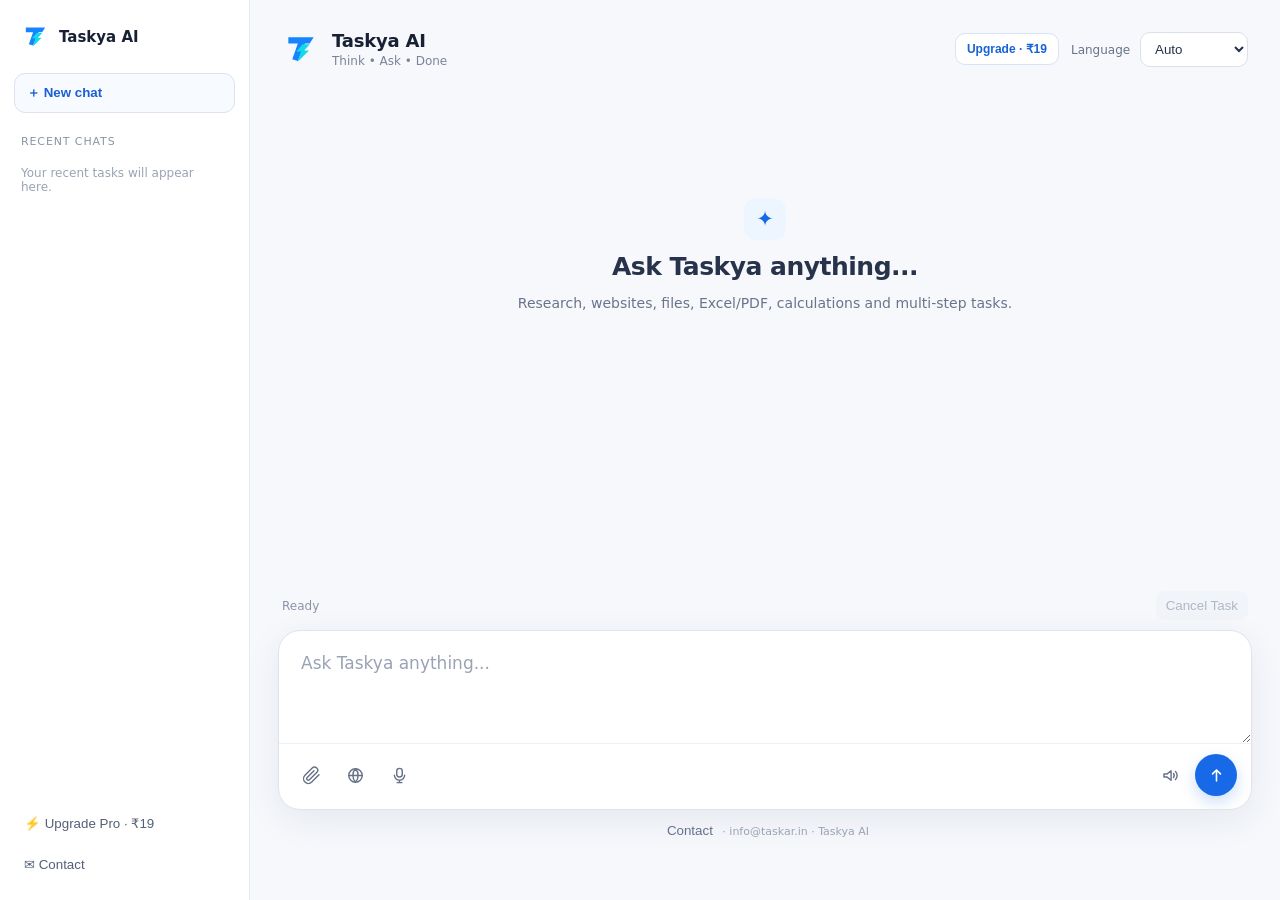
==== frontend/index.html @ ac804e71 "Add files via upload" ====
<!doctype html>
<html lang="en">
<head>
  <meta charset="utf-8">
  <meta name="viewport" content="width=device-width,initial-scale=1,viewport-fit=cover">
  <meta name="theme-color" content="#1769e8">
  <title>Taskya AI — Think • Ask • Done</title>
  <link rel="stylesheet" href="style.css">
  <script src="https://checkout.razorpay.com/v1/checkout.js"></script>
</head>
<body>
<div class="app-shell">
  <aside class="sidebar" id="sidebar">
    <div class="side-top">
      <div class="side-brand"><div class="brand-mark small" aria-hidden="true"><svg viewBox="0 0 48 48"><path d="M8 9h32l-5 8H29l-9 22-7-2 7-20H8z"/><path class="bolt" d="M26 18h9l-7 8h6L20 40l4-13h-6z"/></svg></div><strong>Taskya AI</strong></div>
      <button class="new-chat" id="newChat" type="button">＋ New chat</button>
    </div>
    <div class="history-title">Recent chats</div>
    <div id="history" class="history"></div>
    <div class="side-bottom">
      <button class="side-link" id="upgradeBtn" type="button"><span>⚡</span> Upgrade Pro · ₹19</button>
      <button class="side-link" id="contactBtn" type="button"><span>✉</span> Contact</button>
    </div>
  </aside>

  <main>
    <header>
      <button class="mobile-menu" id="menuBtn" type="button" aria-label="Open menu">☰</button>
      <div class="brand">
        <div class="brand-mark" aria-hidden="true"><svg viewBox="0 0 48 48"><path d="M8 9h32l-5 8H29l-9 22-7-2 7-20H8z"/><path class="bolt" d="M26 18h9l-7 8h6L20 40l4-13h-6z"/></svg></div>
        <div><h1>Taskya AI</h1><p>Think • Ask • Done</p></div>
      </div>
      <div class="header-actions">
        <button class="header-btn" id="upgradeTop" type="button">Upgrade · ₹19</button>
        <label>Language <select id="lang"><option value="auto">Auto</option><option value="hi">हिन्दी</option><option value="hinglish">Hinglish</option><option value="en">English</option><option value="bn">বাংলা</option><option value="mr">मराठी</option><option value="ta">தமிழ்</option><option value="te">తెలుగు</option></select></label>
      </div>
    </header>

    <section id="chat"><div id="welcome"><div class="welcome-icon">✦</div><h2>Ask Taskya anything...</h2><p>Research, websites, files, Excel/PDF, calculations and multi-step tasks.</p></div></section>

    <div class="progress"><span id="events">Ready</span><button id="cancel" disabled>Cancel Task</button></div>

    <form id="f">
      <textarea id="i" autocomplete="off" placeholder="Ask Taskya anything..."></textarea>
      <div class="composer-bar">
        <div class="composer-tools">
          <button type="button" class="icon-btn" id="fileBtn" title="Attach file" aria-label="Attach file">
            <svg viewBox="0 0 24 24" aria-hidden="true"><path d="M21.44 11.05l-9.19 9.19a6 6 0 0 1-8.49-8.49l9.19-9.19a4 4 0 0 1 5.66 5.66l-9.19 9.19a2 2 0 1 1-2.83-2.83l8.48-8.49"/></svg>
          </button>
          <button type="button" class="icon-btn" id="webBtn" title="Use web search" aria-label="Use web search">
            <svg viewBox="0 0 24 24"><circle cx="12" cy="12" r="8.5"/><path d="M3.8 12h16.4M12 3.5c2.2 2.3 3.3 5.1 3.3 8.5S14.2 18.2 12 20.5c-2.2-2.3-3.3-5.1-3.3-8.5S9.8 5.8 12 3.5z"/></svg>
          </button>
          <button type="button" class="icon-btn" id="mic" title="Voice input" aria-label="Voice input">
            <svg viewBox="0 0 24 24"><rect x="8.5" y="3" width="7" height="11" rx="3.5"/><path d="M5.5 11.5a6.5 6.5 0 0 0 13 0M12 18v3M9 21h6"/></svg>
          </button>
          <input id="file" type="file" accept=".pdf,.doc,.docx,.txt,.csv,.xlsx,.xls,.json,.html,.htm,.jpg,.jpeg,.png,.webp" hidden>
          <span id="voiceStatus" aria-live="polite"></span>
        </div>
        <div class="composer-right">
          <button type="button" class="icon-btn" id="speak" title="Read answer aloud" aria-label="Read answer aloud"><svg viewBox="0 0 24 24"><path d="M5 10v4h4l5 4V6l-5 4z"/><path d="M17 9.5a4 4 0 0 1 0 5M19.5 7a7 7 0 0 1 0 10"/></svg></button>
          <button class="send-btn" title="Run Task" aria-label="Run Task"><svg viewBox="0 0 24 24"><path d="M12 19V5M7 10l5-5 5 5"/></svg></button>
        </div>
      </div>
    </form>
    <div class="footer-note"><button type="button" id="contactFooter">Contact</button> · <span id="contactEmail"></span> · Taskya AI</div>
  </main>
</div>

<div class="overlay" id="overlay"></div>
<section class="modal" id="contactModal" aria-hidden="true">
  <button class="modal-close" data-close type="button">×</button>
  <h3>Contact Taskya AI</h3>
  <p>For support, feedback or business enquiries:</p>
  <a id="contactMail" href="#"></a>
  <p class="modal-small">Your mail app will open with the address above.</p>
</section>

<section class="modal payment-modal" id="paymentModal" aria-hidden="true">
  <button class="modal-close" data-close type="button">×</button>
  <div class="payment-icon">⚡</div>
  <h3>Taskya AI Pro</h3>
  <div class="price">₹19 <span>/ plan</span></div>
  <ul><li>More agent usage</li><li>Web + file workflows</li><li>Priority access as plans evolve</li></ul>
  <button class="pay-btn" id="payBtn" type="button">Pay securely with Razorpay</button>
  <p class="modal-small" id="paymentStatus">Secure checkout. Payment credentials stay on the server.</p>
</section>

<script src="config.js"></script>
<script src="app.js"></script>
</body>
</html>
---- frontend/style.css ----
*{box-sizing:border-box}body{margin:0;background:#f6f8fc;color:#182033;font-family:Inter,ui-sans-serif,system-ui,-apple-system,BlinkMacSystemFont,"Segoe UI",sans-serif}.app-shell{min-height:100vh;display:flex}.sidebar{width:250px;background:#fff;border-right:1px solid #e6eaf1;padding:18px 14px;display:flex;flex-direction:column;position:sticky;top:0;height:100vh}.side-top{display:flex;flex-direction:column;gap:18px}.side-brand{display:flex;align-items:center;gap:9px;padding:4px 7px}.side-brand strong{font-size:15px}.brand-mark.small{width:29px;height:29px}.new-chat{border:1px solid #dce3ee;background:#f7faff;color:#1b5fd1;border-radius:11px;padding:10px 12px;text-align:left;font-weight:650;cursor:pointer}.history-title{font-size:11px;color:#8b94a7;text-transform:uppercase;letter-spacing:.08em;margin:22px 7px 8px}.history{overflow:auto;display:flex;flex-direction:column;gap:4px}.history-empty{font-size:12px;color:#9aa3b4;padding:10px 7px}.history-item{border:0;background:transparent;text-align:left;width:100%;padding:9px 10px;border-radius:10px;color:#44506a;cursor:pointer;white-space:nowrap;overflow:hidden;text-overflow:ellipsis;font-size:12px}.history-item:hover,.history-item.active{background:#f0f5ff;color:#175ecf}.side-bottom{margin-top:auto;display:grid;gap:6px}.side-link{border:0;background:transparent;text-align:left;padding:10px;border-radius:10px;color:#536078;cursor:pointer}.side-link:hover{background:#f3f6fa;color:#175ecf}main{flex:1;max-width:1050px;margin:0 auto;padding:18px 28px 18px;min-width:0}header{display:flex;justify-content:space-between;gap:20px;align-items:center;padding:12px 4px 18px}.brand{display:flex;align-items:center;gap:12px}.brand-mark{width:38px;height:38px}.brand-mark svg{width:100%;height:100%}.brand-mark path:first-child{fill:#1683ff}.brand-mark .bolt{fill:#12d9e8}h1{font-size:18px;margin:0;font-weight:750;letter-spacing:-.2px}header p{margin:3px 0 0;color:#7b8498;font-size:12px}.header-actions{display:flex;align-items:center;gap:12px}.header-btn{border:1px solid #d8e3f5;background:#fff;color:#1763d5;border-radius:10px;padding:8px 11px;font-size:12px;font-weight:700;cursor:pointer}label{font-size:12px;color:#697389}select{margin-left:6px;border:1px solid #dbe1ec;border-radius:10px;background:#fff;color:#25304a;padding:8px 28px 8px 10px}.mobile-menu{display:none;border:0;background:transparent;font-size:20px;color:#526079}.progress{display:flex;justify-content:space-between;align-items:center;margin:10px 4px;color:#8b94a7;font-size:12px}.progress button{border:0;background:#eef1f6;color:#7b8496;border-radius:9px;padding:7px 10px}.progress button:disabled{opacity:.55}#chat{min-height:55vh;max-height:62vh;overflow:auto;padding:22px 6px}.m{max-width:82%;padding:13px 16px;border-radius:16px;margin:12px 0;white-space:pre-wrap;line-height:1.5;font-size:14px}.u{margin-left:auto;background:#e8f2ff;border:1px solid #d8e8ff}.a{background:#fff;border:1px solid #e5e9f1;box-shadow:0 4px 18px rgba(30,55,90,.04)}#welcome{text-align:center;padding:90px 10px 45px;color:#69748a}.welcome-icon{width:42px;height:42px;margin:0 auto 12px;border-radius:13px;background:#edf5ff;color:#1769e8;display:grid;place-items:center;font-size:21px}#welcome h2{font-size:25px;color:#27334b;margin:0 0 10px;letter-spacing:-.5px}#welcome p{font-size:14px}.progress+form{background:#fff;border:1px solid #dfe4ec;border-radius:22px;box-shadow:0 10px 35px rgba(35,50,80,.08);overflow:hidden}textarea{display:block;width:100%;min-height:112px;resize:vertical;border:0;outline:0;background:transparent;color:#202a3d;padding:22px;font-size:17px;font-family:inherit}textarea::placeholder{color:#9aa3b4}.composer-bar{display:flex;justify-content:space-between;align-items:center;padding:10px 14px 13px;border-top:1px solid #edf0f5}.composer-tools,.composer-right{display:flex;align-items:center;gap:7px}.icon-btn,.send-btn{border:0;background:transparent;color:#677287;display:inline-flex;align-items:center;justify-content:center;gap:7px;border-radius:10px;padding:9px;cursor:pointer}.icon-btn:hover{background:#f2f5f9;color:#1e5ed7}.icon-btn.active{background:#edf5ff;color:#1565d8}.icon-btn.listening{background:#fff0f0;color:#e12b2b}.icon-btn:disabled{opacity:.45;cursor:not-allowed}.icon-btn svg{width:19px;height:19px;fill:none;stroke:currentColor;stroke-width:1.8;stroke-linecap:round;stroke-linejoin:round}.send-btn{width:42px;height:42px;background:#1769e8;color:#fff;border-radius:50%;box-shadow:0 6px 15px rgba(23,105,232,.22)}.send-btn:hover{background:#0d5fdc}.send-btn svg{width:19px;height:19px;fill:none;stroke:currentColor;stroke-width:2;stroke-linecap:round;stroke-linejoin:round}#voiceStatus{font-size:11px;color:#8992a5;margin-left:4px;max-width:180px;overflow:hidden;text-overflow:ellipsis;white-space:nowrap}.footer-note{text-align:center;color:#9aa3b4;font-size:11px;padding:12px}.footer-note button{border:0;background:transparent;color:#64718a;cursor:pointer}.overlay{display:none;position:fixed;inset:0;background:rgba(20,28,45,.35);z-index:20}.overlay.open{display:block}.modal{display:none;position:fixed;z-index:21;left:50%;top:50%;transform:translate(-50%,-50%);width:min(420px,calc(100vw - 28px));background:#fff;border:1px solid #e3e8f0;border-radius:20px;padding:26px;box-shadow:0 25px 70px rgba(30,45,70,.22)}.modal.open{display:block}.modal-close{position:absolute;right:13px;top:10px;border:0;background:transparent;font-size:26px;color:#7d8799;cursor:pointer}.modal h3{margin:0 0 8px;font-size:20px}.modal p{color:#68748a;font-size:13px;line-height:1.5}.modal a{display:inline-block;color:#1769e8;font-weight:700;margin:8px 0 10px;text-decoration:none}.modal-small{font-size:11px!important;color:#9099a8!important}.payment-icon{width:42px;height:42px;border-radius:12px;background:#edf5ff;color:#1769e8;display:grid;place-items:center;margin-bottom:12px}.price{font-size:32px;font-weight:800;color:#17243b}.price span{font-size:13px;font-weight:500;color:#8791a4}.payment-modal ul{padding-left:19px;color:#58657b;font-size:13px;line-height:1.8}.pay-btn{width:100%;border:0;border-radius:11px;padding:12px;background:#1769e8;color:#fff;font-weight:750;cursor:pointer}.pay-btn:disabled{opacity:.55;cursor:not-allowed}@media(max-width:850px){.sidebar{position:fixed;left:-270px;z-index:30;transition:left .2s}.sidebar.open{left:0}.mobile-menu{display:block}main{padding:12px 12px 18px}.header-actions label{font-size:0}.header-actions select{font-size:12px;margin-left:0}.header-btn{display:none}}@media(max-width:650px){header{gap:8px}.brand{gap:8px}.brand-mark{width:34px;height:34px}#chat{min-height:52vh;max-height:58vh;padding:15px 2px}.composer-bar{padding:8px}.m{max-width:92%}textarea{min-height:95px;padding:17px;font-size:16px}.footer-note{padding-bottom:4px}}

/* Responsive desktop-site fix: some mobile browsers report a desktop CSS viewport while the physical screen is still narrow. */
html,body{max-width:100%;overflow-x:hidden}
@media (pointer:coarse) and (max-width:1100px){
  .sidebar{position:fixed;left:-270px;z-index:30;height:100dvh;transition:left .2s}
  .sidebar.open{left:0}
  .mobile-menu{display:block}
  main{width:100%;max-width:none;min-width:0;margin:0;padding:12px 12px 18px}
  header{gap:8px;min-width:0}
  .brand{min-width:0}
  .brand>div:last-child{min-width:0}
  .brand h1,.brand p{white-space:nowrap;overflow:hidden;text-overflow:ellipsis}
  .header-actions{min-width:0}
  .header-actions label{font-size:0}
  .header-actions select{font-size:12px;margin-left:0;max-width:110px}
  .header-btn{display:none}
  #chat{min-height:52vh;max-height:58vh;width:100%;min-width:0}
  .m{max-width:92%;overflow-wrap:anywhere;word-break:break-word}
  #welcome{padding:70px 8px 35px}
  #welcome h2{font-size:clamp(23px,5.5vw,30px);line-height:1.12}
  #welcome p{max-width:100%;line-height:1.45}
  .progress{min-width:0}
  .progress span{min-width:0;overflow:hidden;text-overflow:ellipsis;white-space:nowrap}
  .progress+form{width:100%;max-width:100%}
  textarea{max-width:100%;min-width:0}
  .composer-bar{min-width:0}
  .composer-tools,.composer-right{min-width:0}
  .footer-note{overflow-wrap:anywhere}
}
.mobile-device .sidebar{position:fixed;left:-270px;z-index:30;height:100dvh}
.mobile-device .sidebar.open{left:0}
.mobile-device .mobile-menu{display:block}
.mobile-device main{width:100%;max-width:none;min-width:0;margin:0;padding:12px 12px 18px}
.mobile-device header{gap:8px;min-width:0}
.mobile-device .brand{min-width:0}
.mobile-device .brand>div:last-child{min-width:0}
.mobile-device .brand h1,.mobile-device .brand p{white-space:nowrap;overflow:hidden;text-overflow:ellipsis}
.mobile-device .header-actions label{font-size:0}
.mobile-device .header-actions select{font-size:12px;margin-left:0;max-width:110px}
.mobile-device .header-btn{display:none}
.mobile-device #chat{min-height:52vh;max-height:58vh;width:100%;min-width:0}
.mobile-device .m{max-width:92%;overflow-wrap:anywhere;word-break:break-word}
.mobile-device #welcome{padding:70px 8px 35px}
.mobile-device #welcome h2{font-size:clamp(23px,5.5vw,30px);line-height:1.12}
.mobile-device #welcome p{max-width:100%;line-height:1.45}
.mobile-device .progress+form{width:100%;max-width:100%}
.mobile-device textarea{max-width:100%;min-width:0}
.mobile-device .composer-bar{min-width:0}
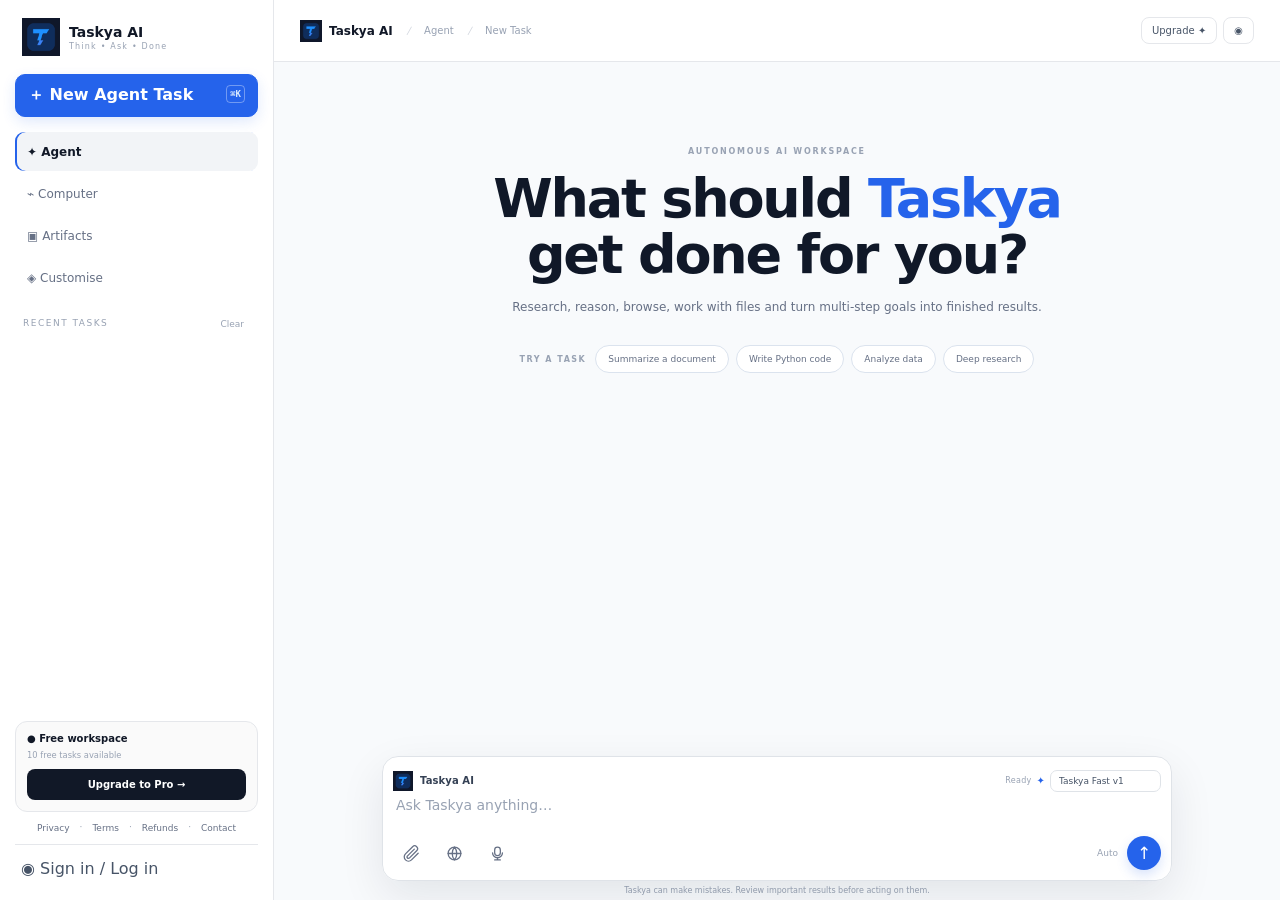
==== commit c2e1f1b0: "Add files via upload" ====
--- a/frontend/index.html
+++ b/frontend/index.html
@@ -1,91 +1,46 @@
 <!doctype html>
 <html lang="en">
 <head>
-  <meta charset="utf-8">
-  <meta name="viewport" content="width=device-width,initial-scale=1,viewport-fit=cover">
-  <meta name="theme-color" content="#1769e8">
-  <title>Taskya AI — Think • Ask • Done</title>
-  <link rel="stylesheet" href="style.css">
-  <script src="https://checkout.razorpay.com/v1/checkout.js"></script>
+<meta charset="UTF-8"><meta name="viewport" content="width=device-width,initial-scale=1,viewport-fit=cover">
+<meta name="description" content="Taskya AI — Think • Ask • Done"><meta name="theme-color" content="#ffffff">
+<title>Taskya AI — Think • Ask • Done</title><link rel="icon" href="assets/favicon.svg"><link rel="stylesheet" href="styles.css">
 </head>
 <body>
-<div class="app-shell">
-  <aside class="sidebar" id="sidebar">
-    <div class="side-top">
-      <div class="side-brand"><div class="brand-mark small" aria-hidden="true"><svg viewBox="0 0 48 48"><path d="M8 9h32l-5 8H29l-9 22-7-2 7-20H8z"/><path class="bolt" d="M26 18h9l-7 8h6L20 40l4-13h-6z"/></svg></div><strong>Taskya AI</strong></div>
-      <button class="new-chat" id="newChat" type="button">＋ New chat</button>
-    </div>
-    <div class="history-title">Recent chats</div>
-    <div id="history" class="history"></div>
-    <div class="side-bottom">
-      <button class="side-link" id="upgradeBtn" type="button"><span>⚡</span> Upgrade Pro · ₹19</button>
-      <button class="side-link" id="contactBtn" type="button"><span>✉</span> Contact</button>
-    </div>
-  </aside>
-
-  <main>
-    <header>
-      <button class="mobile-menu" id="menuBtn" type="button" aria-label="Open menu">☰</button>
-      <div class="brand">
-        <div class="brand-mark" aria-hidden="true"><svg viewBox="0 0 48 48"><path d="M8 9h32l-5 8H29l-9 22-7-2 7-20H8z"/><path class="bolt" d="M26 18h9l-7 8h6L20 40l4-13h-6z"/></svg></div>
-        <div><h1>Taskya AI</h1><p>Think • Ask • Done</p></div>
-      </div>
-      <div class="header-actions">
-        <button class="header-btn" id="upgradeTop" type="button">Upgrade · ₹19</button>
-        <label>Language <select id="lang"><option value="auto">Auto</option><option value="hi">हिन्दी</option><option value="hinglish">Hinglish</option><option value="en">English</option><option value="bn">বাংলা</option><option value="mr">मराठी</option><option value="ta">தமிழ்</option><option value="te">తెలుగు</option></select></label>
-      </div>
-    </header>
-
-    <section id="chat"><div id="welcome"><div class="welcome-icon">✦</div><h2>Ask Taskya anything...</h2><p>Research, websites, files, Excel/PDF, calculations and multi-step tasks.</p></div></section>
-
-    <div class="progress"><span id="events">Ready</span><button id="cancel" disabled>Cancel Task</button></div>
-
-    <form id="f">
-      <textarea id="i" autocomplete="off" placeholder="Ask Taskya anything..."></textarea>
-      <div class="composer-bar">
-        <div class="composer-tools">
-          <button type="button" class="icon-btn" id="fileBtn" title="Attach file" aria-label="Attach file">
-            <svg viewBox="0 0 24 24" aria-hidden="true"><path d="M21.44 11.05l-9.19 9.19a6 6 0 0 1-8.49-8.49l9.19-9.19a4 4 0 0 1 5.66 5.66l-9.19 9.19a2 2 0 1 1-2.83-2.83l8.48-8.49"/></svg>
-          </button>
-          <button type="button" class="icon-btn" id="webBtn" title="Use web search" aria-label="Use web search">
-            <svg viewBox="0 0 24 24"><circle cx="12" cy="12" r="8.5"/><path d="M3.8 12h16.4M12 3.5c2.2 2.3 3.3 5.1 3.3 8.5S14.2 18.2 12 20.5c-2.2-2.3-3.3-5.1-3.3-8.5S9.8 5.8 12 3.5z"/></svg>
-          </button>
-          <button type="button" class="icon-btn" id="mic" title="Voice input" aria-label="Voice input">
-            <svg viewBox="0 0 24 24"><rect x="8.5" y="3" width="7" height="11" rx="3.5"/><path d="M5.5 11.5a6.5 6.5 0 0 0 13 0M12 18v3M9 21h6"/></svg>
-          </button>
-          <input id="file" type="file" accept=".pdf,.doc,.docx,.txt,.csv,.xlsx,.xls,.json,.html,.htm,.jpg,.jpeg,.png,.webp" hidden>
-          <span id="voiceStatus" aria-live="polite"></span>
-        </div>
-        <div class="composer-right">
-          <button type="button" class="icon-btn" id="speak" title="Read answer aloud" aria-label="Read answer aloud"><svg viewBox="0 0 24 24"><path d="M5 10v4h4l5 4V6l-5 4z"/><path d="M17 9.5a4 4 0 0 1 0 5M19.5 7a7 7 0 0 1 0 10"/></svg></button>
-          <button class="send-btn" title="Run Task" aria-label="Run Task"><svg viewBox="0 0 24 24"><path d="M12 19V5M7 10l5-5 5 5"/></svg></button>
-        </div>
-      </div>
-    </form>
-    <div class="footer-note"><button type="button" id="contactFooter">Contact</button> · <span id="contactEmail"></span> · Taskya AI</div>
-  </main>
-</div>
-
-<div class="overlay" id="overlay"></div>
-<section class="modal" id="contactModal" aria-hidden="true">
-  <button class="modal-close" data-close type="button">×</button>
-  <h3>Contact Taskya AI</h3>
-  <p>For support, feedback or business enquiries:</p>
-  <a id="contactMail" href="#"></a>
-  <p class="modal-small">Your mail app will open with the address above.</p>
+<div id="taskya-splash" aria-label="Taskya AI loading screen"><img src="assets/taskya-splash.png" alt="Taskya AI — Think • Ask • Done"></div>
+<div id="mobileShade" class="mobile-shade"></div>
+<aside id="side">
+  <div class="brand"><img class="brand-mark" src="assets/taskya-t-mark.png" alt="Taskya AI"><div><b>Taskya AI</b><small>Think • Ask • Done</small></div><button id="sideClose" class="side-close" aria-label="Close menu">×</button></div>
+  <button id="new" class="new">＋ New Agent Task <kbd>⌘K</kbd></button>
+  <nav><button class="active" data-view="agent">✦ Agent</button><button data-view="computer">⌁ Computer</button><button data-view="artifacts">▣ Artifacts</button><button data-view="customise">◈ Customise</button></nav>
+  <div class="histHead">RECENT TASKS <button id="clear">Clear</button></div><div id="history"></div>
+  <div class="bottom"><div class="plan"><b>● Free workspace</b><small id="usage">3 free tasks available</small><button id="upgrade">Upgrade to Pro →</button></div>
+    <div class="legal"><button data-policy="privacy">Privacy</button>·<button data-policy="terms">Terms</button>·<button data-policy="refund">Refunds</button>·<button data-policy="contact">Contact</button></div>
+    <button id="login" class="login">◉ Sign in / Log in</button>
+  </div>
+</aside>
+<main>
+<header><button id="menu" class="mobile" aria-label="Open menu">☰</button><span class="header-brand"><img src="assets/taskya-t-mark.png" alt="Taskya AI"><strong>Taskya AI</strong><i>/</i><em>Agent</em><i>/</i><em id="crumb">New Task</em></span><div><button id="topUpgrade">Upgrade ✦</button><button id="topLogin">◉</button></div></header>
+<section id="agent" class="view">
+  <div id="welcome" class="welcome"><small>AUTONOMOUS AI WORKSPACE</small><h1>What should <span>Taskya</span><br>get done for you?</h1><p>Research, reason, browse, work with files and turn multi-step goals into finished results.</p>
+    <div class="starter-chips" aria-label="Starter prompts"><span class="chips-label">TRY A TASK</span><button class="prompt-chip" data-p="Summarize this document and give me the key points.">Summarize a document</button><button class="prompt-chip" data-p="Write Python code for my task and explain how it works.">Write Python code</button><button class="prompt-chip" data-p="Analyze my data and highlight the most important insights.">Analyze data</button><button class="prompt-chip" data-p="Research the latest information about my topic and give me a concise sourced report.">Deep research</button></div>
+  </div>
+  <div id="chat" class="chat"></div>
+  <div class="composer">
+    <div class="composer-top"><div class="composer-brand"><img src="assets/taskya-t-mark.png" alt="Taskya AI"><span>Taskya AI</span></div><div class="composer-controls"><span id="agentState" class="agent-state">Ready</span><span class="model-spark">✦</span><select id="modelSelect" class="model-selector" aria-label="Choose Taskya model"><option value="taskya-fast-v1">Taskya Fast v1</option><option value="taskya-pro-agent">Taskya Pro Agent</option></select></div></div>
+    <div id="file" class="file hidden"></div>
+    <textarea id="prompt" placeholder="Ask Taskya anything…" aria-label="Ask Taskya"></textarea>
+    <div class="row"><div>
+      <label class="tool" title="Attach file" aria-label="Attach file"><span class="tool-svg" data-icon="paperclip"></span><input id="upload" type="file" hidden></label>
+      <button id="web" class="tool" title="Web search" aria-label="Web search"><span class="tool-svg" data-icon="globe"></span></button>
+      <button id="voice" class="tool" title="Voice input" aria-label="Voice input"><span class="tool-svg" data-icon="mic"></span></button>
+    </div><div><span id="mode">Auto</span><button id="send" aria-label="Send">↑</button></div></div>
+  </div><div class="note">Taskya can make mistakes. Review important results before acting on them.</div>
 </section>
-
-<section class="modal payment-modal" id="paymentModal" aria-hidden="true">
-  <button class="modal-close" data-close type="button">×</button>
-  <div class="payment-icon">⚡</div>
-  <h3>Taskya AI Pro</h3>
-  <div class="price">₹19 <span>/ plan</span></div>
-  <ul><li>More agent usage</li><li>Web + file workflows</li><li>Priority access as plans evolve</li></ul>
-  <button class="pay-btn" id="payBtn" type="button">Pay securely with Razorpay</button>
-  <p class="modal-small" id="paymentStatus">Secure checkout. Payment credentials stay on the server.</p>
-</section>
-
-<script src="config.js"></script>
-<script src="app.js"></script>
-</body>
-</html>
+<section id="computer" class="view hidden"><div class="title"><small>COMPUTER WORKER</small><h2>Control a task, not a tab.</h2><p>Browser and computer-use capabilities are prepared for backend worker integration.</p></div><div class="cards"><article><strong>⌁</strong><h3>Browser Worker</h3><p>Playwright navigation, DOM inspection, click/fill and screenshots.</p><label>Backend-ready</label></article><article><strong>◫</strong><h3>Computer Use</h3><p>Screen actions with approval gates for consequential operations.</p><label>Safety gate</label></article></div></section>
+<section id="artifacts" class="view hidden"><div class="title"><small>ARTIFACTS</small><h2>Your work, organized.</h2><p>Generated reports, files and structured outputs will appear here.</p></div><div class="empty">▣<h3>No artifacts yet</h3><p>Ask Taskya to create a report, file or structured result.</p></div></section>
+<section id="customise" class="view hidden"><div class="title"><small>CUSTOMISE</small><h2>Make Taskya work your way.</h2></div><div class="settings"><div><b>Response style</b><select id="styleSelect"><option>Balanced</option><option>Concise</option><option>Detailed</option><option>Executive</option></select></div><div><b>Web research</b><input id="web2" type="checkbox"></div><div><b>Confirm risky actions</b><input type="checkbox" checked disabled></div></div></section>
+<footer><button data-policy="privacy">Privacy</button><button data-policy="terms">Terms</button><button data-policy="refund">Refunds</button><button data-policy="contact">Contact</button></footer>
+</main>
+<div id="modal" class="modal hidden"><div class="shade"></div><div class="box"><button class="x">×</button><div id="modalBody"></div></div></div>
+<script src="config.js"></script><script src="app.js"></script>
+</body></html>
--- a/frontend/styles.css
+++ b/frontend/styles.css
@@ -0,0 +1,8 @@
+#taskya-splash{position:fixed;inset:0;z-index:9999;display:grid;place-items:center;background:#000;animation:taskyaSplash 2.4s cubic-bezier(.4,0,.2,1) forwards;pointer-events:none}#taskya-splash img{width:min(100vw,100vh);height:min(100vw,100vh);max-width:100%;max-height:100%;object-fit:contain;display:block}@keyframes taskyaSplash{0%{opacity:0}14%{opacity:1}76%{opacity:1}100%{opacity:0;visibility:hidden}}
+:root{--bg:#f8fafc;--panel:#fff;--panel-soft:#f9fafb;--line:#e5e7eb;--line-strong:#d7dce3;--text:#111827;--muted:#667085;--subtle:#98a2b3;--p:#2563eb;--p-dark:#1d4ed8;--p-soft:#eff6ff;--p-border:#bfdbfe;--green:#16a34a;--shadow:0 8px 30px rgba(15,23,42,.055);--shadow-lg:0 16px 45px rgba(15,23,42,.09)}
+*{box-sizing:border-box}html{background:var(--bg)}body{margin:0;background:var(--bg);color:var(--text);font-family:Inter,ui-sans-serif,system-ui,-apple-system,BlinkMacSystemFont,"Segoe UI",sans-serif;overflow:hidden}button,input,textarea,select{font:inherit;color:inherit}button{border:0;background:none;cursor:pointer}.hidden{display:none!important}.brand-mark{width:38px;height:38px;object-fit:contain;display:block}.header-brand{display:flex;align-items:center;gap:7px}.header-brand img{width:22px;height:22px;object-fit:contain}.header-brand strong{font-size:12px;color:var(--text);font-weight:750}.composer-brand{display:flex;align-items:center;gap:7px;color:#344054;font-size:10px;font-weight:750;letter-spacing:.1px}.composer-brand img{width:20px;height:20px;object-fit:contain}
+#side{position:fixed;inset:0 auto 0 0;width:274px;padding:18px 15px;border-right:1px solid var(--line);background:rgba(255,255,255,.97);z-index:20;display:flex;flex-direction:column}.brand{display:flex;gap:9px;align-items:center;padding:0 7px 18px}.brand b{display:block;color:var(--text);font-size:14px}.brand small{display:block;color:#98a2b3;font-size:8px;letter-spacing:1.2px;margin-top:2px}.side-close{display:none;margin-left:auto;font-size:22px;color:#667085}.new{height:43px;border:1px solid var(--p);border-radius:10px;background:var(--p);color:#fff;text-align:left;padding:0 12px;font-weight:700;margin-bottom:15px;box-shadow:0 5px 14px rgba(37,99,235,.14)}.new:hover{background:var(--p-dark)}.new kbd{float:right;color:#dbeafe;font-size:9px;border:1px solid rgba(255,255,255,.35);padding:3px;border-radius:4px}nav{display:grid;gap:3px}nav button{height:39px;text-align:left;padding:0 12px;border-radius:9px;color:#667085;font-size:12px}nav button.active,nav button:hover{background:#f2f4f7;color:#111827;box-shadow:none}nav button.active{font-weight:650;box-shadow:inset 2px 0 var(--p)}.histHead{font-size:9px;letter-spacing:1.5px;color:#98a2b3;margin:21px 8px 7px}.histHead button{float:right;color:#98a2b3;font-size:9px}.history-item{display:block;width:100%;text-align:left;color:#667085;font-size:11px;padding:8px 10px;white-space:nowrap;overflow:hidden;text-overflow:ellipsis;border-radius:8px}.history-item:hover{background:#f8fafc;color:#344054}.bottom{margin-top:auto}.plan{border:1px solid var(--line);border-radius:12px;padding:11px;background:#fafafa;font-size:10px}.plan small{display:block;color:#98a2b3;margin:6px 0 9px}.plan button{width:100%;height:31px;background:#111827;color:#fff;border-radius:8px;font-size:10px;font-weight:800}.legal{display:flex;justify-content:center;gap:4px;margin:10px 0;color:#98a2b3;font-size:9px}.legal button,footer button{color:#667085;font-size:9px}.login{width:100%;height:38px;border-top:1px solid var(--line);color:#475467;text-align:left;padding-top:10px}.mobile-shade{display:none}
+main{margin-left:274px;height:100vh;min-width:0;background:var(--bg)}header{height:62px;border-bottom:1px solid var(--line);display:flex;align-items:center;justify-content:space-between;padding:0 26px;background:rgba(255,255,255,.94);font-size:10px;color:#667085}header i{color:#d0d5dd;margin:0 7px}header em{font-style:normal;color:#98a2b3}header button{border:1px solid var(--line);border-radius:8px;padding:7px 10px;color:#475467;background:#fff;margin-left:6px}header button:hover{background:#f9fafb}.topUpgrade{color:#175cd3!important;background:#eff6ff!important;border-color:#bfdbfe!important}.view{height:calc(100vh - 62px);overflow:auto}.welcome{text-align:center;max-width:920px;margin:auto;padding:8.5vh 25px 190px}.welcome>small,.title>small{font-size:8px;letter-spacing:1.8px;font-weight:800;color:#98a2b3}.welcome h1{font-size:clamp(36px,4.4vw,54px);line-height:1.05;letter-spacing:-2.2px;margin:13px 0;color:#101828}.welcome h1 span{color:var(--p)}.welcome>p{color:#667085;font-size:12px;line-height:1.7;max-width:570px;margin:auto}.starter-chips{display:flex;flex-wrap:wrap;justify-content:center;align-items:center;gap:7px;margin:25px auto 0;max-width:850px}.chips-label{font-size:8px;font-weight:900;letter-spacing:1.5px;color:#98a2b3;margin-right:2px}.prompt-chip{border:1px solid #dbe3ee;background:#fff;color:#667085;border-radius:999px;padding:8px 12px;font-size:9px;transition:.18s}.prompt-chip:hover{color:#175cd3;border-color:#93c5fd;background:#eff6ff;transform:translateY(-1px)}.chat{max-width:850px;margin:auto;padding:30px 25px 165px}.msg{display:flex;margin:15px 0}.msg.user{justify-content:flex-end}.bubble{max-width:78%;padding:12px 15px;border:1px solid var(--line);border-radius:14px;background:#fff;box-shadow:0 1px 3px rgba(15,23,42,.025);white-space:pre-wrap;font-size:12px;line-height:1.65}.user .bubble{background:#eff6ff;border-color:#dbeafe}.ai{gap:10px}.ai:before{content:'T';display:grid;place-items:center;width:29px;height:29px;border-radius:9px;background:#eff6ff;border:1px solid #dbeafe;color:var(--p);font-weight:900;font-size:11px}.composer{position:fixed;z-index:10;bottom:19px;left:calc(274px + (100% - 274px)/2);transform:translateX(-50%);width:min(790px,calc(100% - 42px));border:1px solid #dfe3e8;background:rgba(255,255,255,.98);box-shadow:var(--shadow-lg);border-radius:16px;padding:10px}.composer:focus-within{border-color:#b8c7df;box-shadow:0 14px 42px rgba(15,23,42,.11)}.composer textarea{width:100%;border:0;outline:0;background:transparent;resize:none;min-height:30px;max-height:130px;padding:3px;font-size:14px;color:var(--text)}.composer textarea::placeholder{color:#98a2b3}.composer-top{height:27px;display:flex;align-items:center;justify-content:space-between}.composer-controls{display:flex;align-items:center;gap:5px}.model-spark{font-size:10px;color:var(--p)}.model-selector{appearance:none;background:#fff;border:1px solid #dfe3e8;border-radius:7px;padding:5px 24px 5px 8px;color:#475467;font-size:9px;outline:0;cursor:pointer}.model-selector:focus{border-color:#93c5fd;box-shadow:0 0 0 3px #eff6ff}.agent-state{font-size:8px;color:#98a2b3;letter-spacing:.3px}.agent-state.thinking{color:var(--p);animation:taskyaPulse 1.2s ease-in-out infinite}.agent-state.done{color:var(--green)}@keyframes taskyaPulse{0%,100%{opacity:.45}50%{opacity:1}}.shimmer{display:flex;align-items:center;gap:4px}.shimmer i{width:5px;height:5px;border-radius:50%;background:var(--p);animation:taskyaDot 1.1s infinite ease-in-out}.shimmer i:nth-child(2){animation-delay:.15s}.shimmer i:nth-child(3){animation-delay:.3s}@keyframes taskyaDot{0%,80%,100%{opacity:.25;transform:scale(.7)}40%{opacity:1;transform:scale(1)}}.typing-cursor{display:inline-block;width:2px;height:14px;background:var(--p);margin-left:3px;vertical-align:-2px;animation:taskyaCursor .75s infinite}@keyframes taskyaCursor{50%{opacity:0}}.row{display:flex;align-items:center;justify-content:space-between;gap:8px}.row>div{display:flex;align-items:center;gap:6px}.tool{height:31px;min-width:31px;padding:0 9px;border:1px solid transparent;border-radius:8px;color:#667085;font-size:10px;display:grid;place-items:center}.tool:hover,.tool.on{background:#f2f4f7;color:#175cd3}.tool-svg{width:17px;height:17px;display:grid;place-items:center}.tool-svg svg{width:17px;height:17px;fill:none;stroke:currentColor;stroke-width:1.8;stroke-linecap:round;stroke-linejoin:round}.row>div:last-child span{font-size:9px;color:#98a2b3;margin-right:3px}.row #send{width:34px;height:34px;border-radius:50%;background:var(--p);color:#fff;font-size:17px;box-shadow:0 5px 12px rgba(37,99,235,.18)}.row #send:hover{background:var(--p-dark)}.row #send:disabled{opacity:.55;cursor:not-allowed}.file{margin:3px 0 5px;padding:6px 8px;border:1px solid var(--line);border-radius:7px;background:#f9fafb;color:#667085;font-size:9px;overflow:hidden;text-overflow:ellipsis;white-space:nowrap}.note{position:fixed;bottom:5px;left:calc(274px + (100% - 274px)/2);transform:translateX(-50%);font-size:8px;color:#98a2b3;z-index:4}.title{max-width:950px;margin:auto;padding:54px 28px 26px}.title h2{font-size:38px;letter-spacing:-1.5px;margin:9px 0;color:#101828}.title p{color:#667085;font-size:12px}.cards,.settings{max-width:950px;margin:auto;padding:0 28px;display:grid;grid-template-columns:2fr 1fr;gap:12px}.cards article,.settings>div{border:1px solid var(--line);background:#fff;border-radius:15px;padding:22px;box-shadow:0 2px 8px rgba(15,23,42,.025)}.cards strong{font-size:22px;color:var(--p)}.cards h3{font-size:14px}.cards p{color:#667085;font-size:11px;line-height:1.6}.cards label{font-size:9px;color:var(--green)}.empty{max-width:700px;margin:0 auto;border:1px dashed var(--line-strong);border-radius:15px;padding:55px 25px;text-align:center;color:#98a2b3;background:#fff}.empty h3{color:#344054;font-size:14px}.empty p{font-size:11px}.settings{grid-template-columns:1fr 1fr 1fr}.settings>div{display:flex;align-items:center;justify-content:space-between;gap:15px;font-size:11px}.settings select{border:1px solid var(--line);border-radius:8px;padding:7px;background:#fff}.modal{position:fixed;inset:0;z-index:50;display:grid;place-items:center}.shade{position:absolute;inset:0;background:rgba(15,23,42,.25);backdrop-filter:blur(3px)}.box{position:relative;width:min(430px,calc(100% - 28px));background:#fff;border:1px solid var(--line);border-radius:16px;padding:25px;box-shadow:0 24px 70px rgba(15,23,42,.18)}.box .x{position:absolute;right:12px;top:8px;font-size:22px;color:#98a2b3}.box h2{font-size:22px;margin:8px 0}.box p{color:#667085;font-size:11px;line-height:1.65}.box input{width:100%;height:42px;margin:5px 0;padding:0 12px;background:#fff;border:1px solid var(--line);border-radius:9px;outline:0}.box input:focus{border-color:#93c5fd;box-shadow:0 0 0 3px #eff6ff}.primary{width:100%;height:42px;border-radius:10px;background:var(--p);color:#fff;font-weight:800;margin-top:7px}.google{width:100%;height:42px;border-radius:10px;background:#111827;color:#fff;font-weight:800;margin:8px 0}.authgrid{display:grid;grid-template-columns:1fr 1fr;gap:7px}.authgrid button{height:42px;border:1px solid var(--line);border-radius:9px;font-size:10px;background:#fff}.authgrid button:hover{background:#f9fafb}footer{display:none}
+@media(max-width:900px){#side{transform:translateX(-100%);transition:transform .22s ease;width:min(300px,88vw);box-shadow:18px 0 40px rgba(15,23,42,.12)}#side.open{transform:none}.side-close{display:block}.mobile-shade{position:fixed;inset:0;background:rgba(15,23,42,.24);z-index:19;opacity:0;pointer-events:none;transition:.2s}.mobile-shade.open{opacity:1;pointer-events:auto}main{margin-left:0;height:100vh;min-height:100vh}header{height:58px;padding:0 12px}.mobile{display:inline-block!important;border:0!important;padding:5px!important;margin:0 7px 0 0!important;background:transparent!important;font-size:20px!important}.header-brand i,.header-brand em{display:none}.header-brand strong{font-size:12px}.header-brand img{width:21px;height:21px}.topUpgrade{display:none}header>div button{padding:6px 8px}.view{height:calc(100vh - 58px)}.welcome{padding:8vh 13px 185px}.welcome>small{font-size:7px}.welcome h1{font-size:34px;letter-spacing:-1.4px;margin:11px 0}.welcome>p{font-size:11px;max-width:420px}.starter-chips{display:grid;grid-template-columns:1fr 1fr;gap:7px;margin-top:22px;max-width:520px}.chips-label{grid-column:1/-1;text-align:left}.prompt-chip{padding:9px 8px;font-size:9px;white-space:nowrap;overflow:hidden;text-overflow:ellipsis}.chat{padding:20px 12px 180px}.bubble{max-width:88%;font-size:11px}.composer{left:50%;bottom:8px;width:calc(100% - 18px);padding:9px;border-radius:14px}.composer-top{height:25px}.composer-brand{font-size:9px}.composer-brand img{width:18px;height:18px}.model-selector{max-width:118px;font-size:8px;padding:5px 19px 5px 7px}.agent-state{display:none}.composer textarea{font-size:13px;min-height:31px}.tool{width:34px;height:31px;padding:0}.row>div:first-child{gap:3px}.row>div:last-child span{display:none}.row #send{width:33px;height:33px}.note{display:none}.title{padding:38px 17px 20px}.title h2{font-size:31px}.cards,.settings{grid-template-columns:1fr;padding:0 17px}.cards article,.settings>div{padding:18px}.settings{gap:9px}footer{display:flex;justify-content:center;gap:15px;padding:18px}}
+@media(min-width:901px){.mobile{display:none}.starter-chips{min-height:34px}}
+@media(prefers-color-scheme:dark){:root{--bg:#18181b;--panel:#202023;--panel-soft:#242428;--line:#303037;--line-strong:#3a3a42;--text:#f4f4f5;--muted:#a1a1aa;--subtle:#71717a;--p:#3b82f6;--p-soft:#172554;--p-border:#1d4ed8;--shadow:0 8px 30px rgba(0,0,0,.18);--shadow-lg:0 18px 55px rgba(0,0,0,.28)}html,body,main{background:var(--bg)}#side,header{background:rgba(24,24,27,.96)}header button,.composer,.bubble,.cards article,.settings>div,.empty,.box,.box input,.authgrid button,.model-selector,.prompt-chip{background:#202023;color:var(--text)}.brand b,.header-brand strong,.welcome h1,.title h2,.empty h3{color:var(--text)}.brand small,.welcome>p,.title p,.cards p,.history-item,.tool,.composer-brand,.row span{color:#a1a1aa}.welcome h1 span{color:#60a5fa}.new{background:#2563eb}.new:hover{background:#3b82f6}.starter-chips .prompt-chip:hover,.tool:hover,.history-item:hover,.authgrid button:hover{background:#27272a}.user .bubble{background:#172554;border-color:#1e3a8a}.ai:before{background:#172554;border-color:#1e3a8a;color:#60a5fa}.plan{background:#202023}.plan button,.google{background:#f4f4f5;color:#18181b}.legal button,footer button{color:#a1a1aa}.note,.chips-label,.agent-state{color:#71717a}.prompt-chip{border-color:#3f3f46}.prompt-chip:hover{background:#172554;color:#93c5fd;border-color:#1d4ed8}.composer:focus-within{border-color:#52525b}.settings select{background:#202023;color:#f4f4f5}.shade{background:rgba(0,0,0,.58)}}
